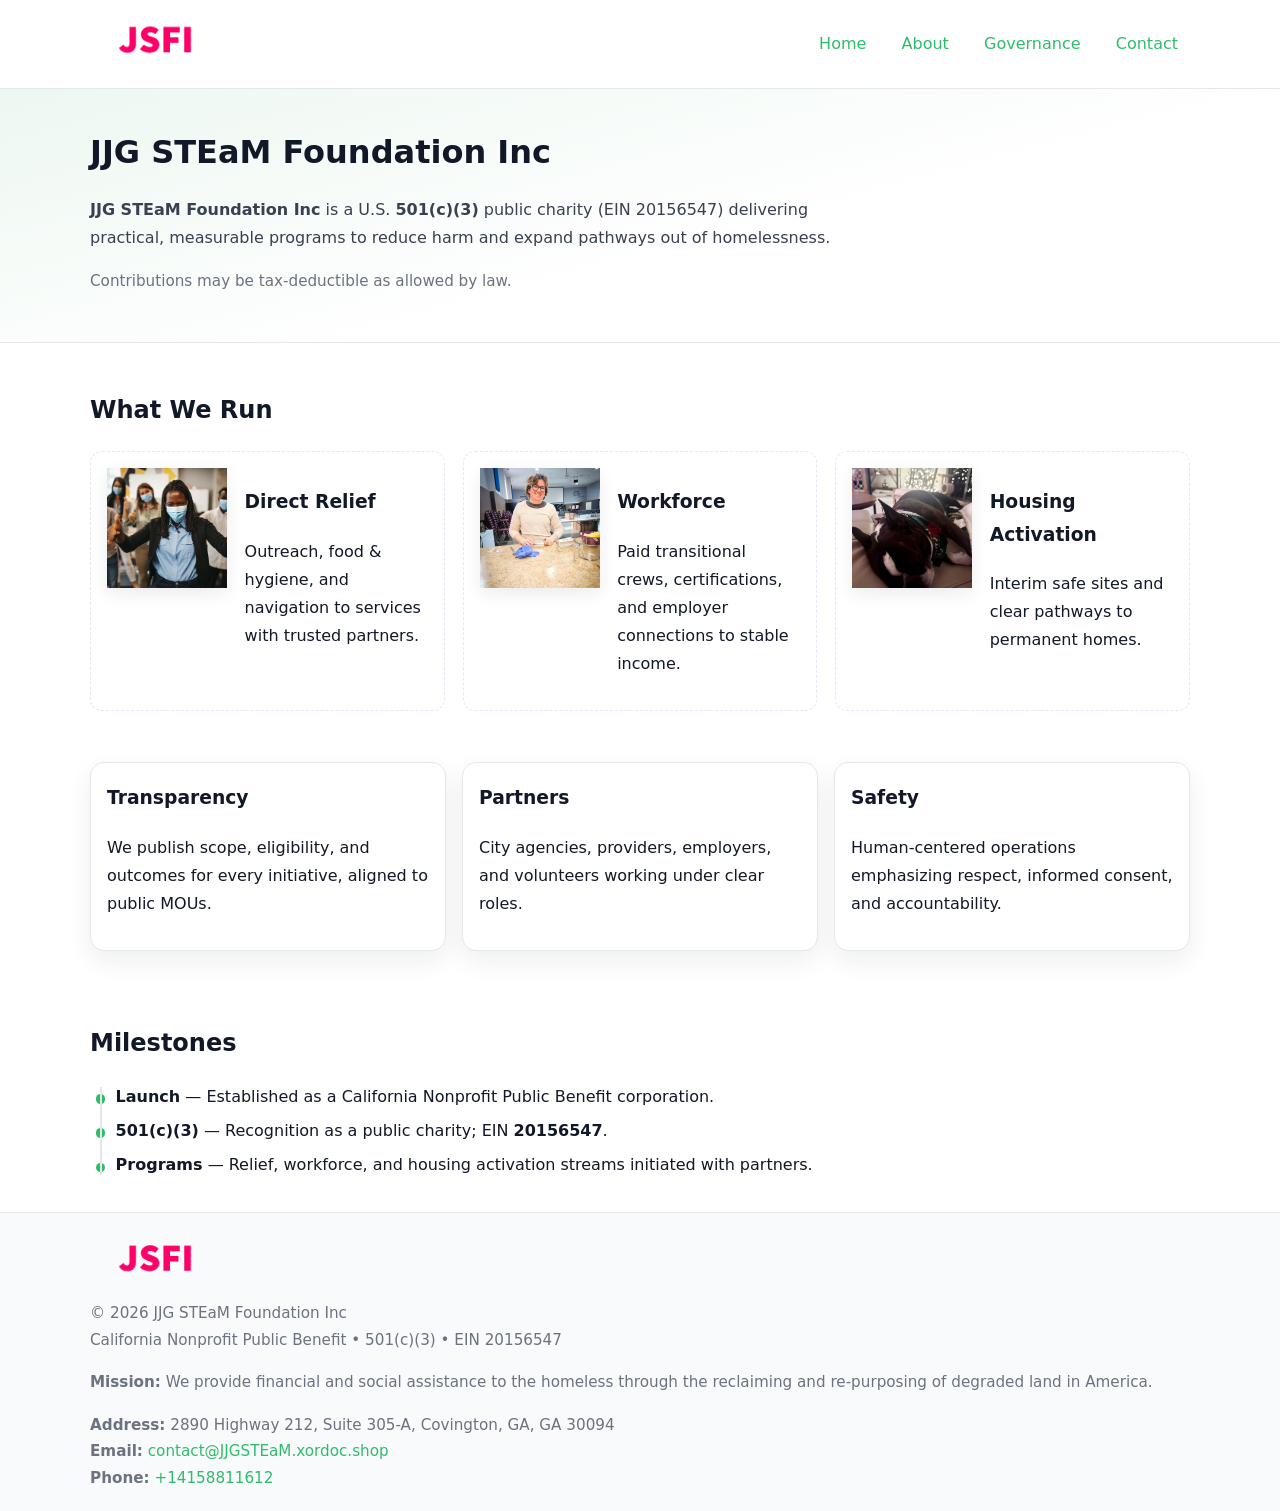
==== index.html @ e6b3babe "Initial commit" ====
<!doctype html>
<html lang="en">
<head>
<meta charset="utf-8"/><meta name="viewport" content="width=device-width,initial-scale=1"/>
<title>JJG STEaM Foundation Inc – Nonprofit • 2025</title>
<link rel="stylesheet" href="assets/styles.css"/><link rel="icon" href="images/logo.png">
<meta name="data-ein" content="20156547"><meta name="data-name" content="JJG STEaM Foundation Inc">
<meta name="data-email" content="contact@JJGSTEaM.xordoc.shop"><meta name="data-phone" content="+14158811612">
<meta name="data-address" content="2890 Highway 212, Suite 305-A, Covington, GA, GA 30094"><meta name="data-map" content="2890+Highway+212,+Suite+305-A,+Covington,+GA,+GA+30094">
  <meta name="description" content="Our nonprofit strengthens the community with programs focused on community services, education, and direct relief.">
</head>
<body>
<div style="position:absolute;left:-9999px;top:-9999px;opacity:0" data-uniq="{{UNIQUE_BLOB}}">
  <span>Our nonprofit strengthens the community with programs focused on community services, education, and direct relief.</span><svg width="12" height="12" viewBox="0 0 12 12" xmlns="http://www.w3.org/2000/svg"><circle cx="6" cy="6" r="5" fill="#b45309"/></svg><img src="images/jobs.jpg" width="1" height="1" alt="" loading="lazy"/>
</div>

<header>
  <div class="header-wrap">
    <a href="index.html" aria-label="Home"><img src="images/logo.png" alt="JJG STEaM Foundation Inc logo" style="width:132px"></a>
    <nav><a class="active" href="index.html">Home</a><a href="about.html">About</a><a href="governance.html">Governance</a><a href="contact.html">Contact</a></nav>
  </div>
</header>

<section class="c3204c27832">
  <div class="container">
    <h1>JJG STEaM Foundation Inc</h1>
    <p class="c8c0daebe6e"><strong>JJG STEaM Foundation Inc</strong> is a U.S. <strong>501(c)(3)</strong> public charity (EIN 20156547) delivering practical, measurable programs to reduce harm and expand pathways out of homelessness.</p>
    <p class="small">Contributions may be tax-deductible as allowed by law.</p>
  </div>
</section>

<main>
  <!-- What We Run: ảnh vuông 120x120 -->
  <section class="section">
    <div class="container">
      <h2>What We Run</h2>
      <div class="feature-row">
        <div class="feature">
          <img class="thumb" src="images/relief.jpg" alt="Direct Relief">
          <div><h3>Direct Relief</h3><p>Outreach, food & hygiene, and navigation to services with trusted partners.</p></div>
        </div>
        <div class="feature">
          <img class="thumb" src="images/jobs.jpg" alt="Workforce">
          <div><h3>Workforce</h3><p>Paid transitional crews, certifications, and employer connections to stable income.</p></div>
        </div>
        <div class="feature">
          <img class="thumb" src="images/land.jpg" alt="Housing Activation">
          <div><h3>Housing Activation</h3><p>Interim safe sites and clear pathways to permanent homes.</p></div>
        </div>
      </div>
    </div>
  </section>

  <section class="section">
    <div class="container grid">
      <div class="cards">
        <article class="c2a138b96ca"><h3>Transparency</h3><p>We publish scope, eligibility, and outcomes for every initiative, aligned to public MOUs.</p></article>
        <article class="c2a138b96ca"><h3>Partners</h3><p>City agencies, providers, employers, and volunteers working under clear roles.</p></article>
        <article class="c2a138b96ca"><h3>Safety</h3><p>Human-centered operations emphasizing respect, informed consent, and accountability.</p></article>
      </div>
    </div>
  </section>

  <!-- Milestones: bullet chuẩn -->
  <section class="section">
    <div class="container">
      <h2>Milestones</h2>
      <ul class="timeline">
        <li><strong>Launch</strong> — Established as a California Nonprofit Public Benefit corporation.</li>
        <li><strong>501(c)(3)</strong> — Recognition as a public charity; EIN <strong>20156547</strong>.</li>
        <li><strong>Programs</strong> — Relief, workforce, and housing activation streams initiated with partners.</li>
      </ul>
    </div>
  </section>

  <footer>
    <div class="grid">
      <div><img src="images/logo.png" alt="" style="width:132px;margin-bottom:.5rem"><div class="small">© <span id="year"></span> JJG STEaM Foundation Inc</div><div class="small">California Nonprofit Public Benefit • 501(c)(3) • EIN 20156547</div></div>
      <div><div class="small"><strong>Mission:</strong> We provide financial and social assistance to the homeless through the reclaiming and re-purposing of degraded land in America.</div></div>
      <div><div class="small"><strong>Address:</strong> 2890 Highway 212, Suite 305-A, Covington, GA, GA 30094<br><strong>Email:</strong> <a href="mailto:contact@JJGSTEaM.xordoc.shop">contact@JJGSTEaM.xordoc.shop</a><br><strong>Phone:</strong> <a href="tel:+14158811612">+14158811612</a></div></div>
    </div>
  </footer>
</main>

<!-- color/skin -->
<script>(function(){function g(n){const e=document.querySelector('meta[name="'+n+'"]');return e?e.content:''}
function h(s){let x=2166136261>>>0;for(let i=0;i<s.length;i++){x^=s.charCodeAt(i);x=(x*16777619)>>>0}return x>>>0}
let k=(g('data-ein')||'').replace(/\D+/g,'');if(!k)k=g('data-name')||location.hostname||'d';
const key=h(String(k)),H=key%360,S=55+(key%20),L=46;
const r=document.documentElement;r.style.setProperty('--brand',`hsl(${H} ${S}% ${L}%)`);
r.style.setProperty('--brand-ink',`hsl(${H} ${Math.min(95,S+10)}% ${Math.max(22,L-18)}%)`);
r.style.setProperty('--soft',`hsl(${H} ${Math.max(40,S-25)}% 95%)`);
const y=document.getElementById('year'); if(y) y.textContent=new Date().getFullYear();})();</script>
</body>
</html>
---- assets/styles.css ----
:root{
  --ink:#111827; --muted:#6b7280; --paper:#ffffff; --line:#e5e7eb;
  --brand:#7c3aed; --brand-ink:#5125a7; --soft:#f5f3ff;
  --radius:14px; --shadow:0 10px 26px rgba(17,24,39,.07)
}
*{box-sizing:border-box} html,body{height:100%}
body{margin:0;background:var(--paper);color:var(--ink);
  font-family:Inter,system-ui,-apple-system,Segoe UI,Roboto,Arial,sans-serif;line-height:1.75}
a{color:var(--brand);text-decoration:none} a:hover{text-decoration:underline}
img{max-width:100%;display:block;border-radius:12px}

header{border-bottom:1px solid var(--line);background:#fff}
.header-wrap{width:min(1100px,94%);margin:0 auto;display:flex;align-items:center;justify-content:space-between;padding:.9rem 0}
nav a{margin-left:.7rem;padding:.45rem .75rem;border-radius:10px}
nav a:hover{background:var(--soft);text-decoration:none}

.c3204c27832{
  position:relative;overflow:hidden;border-bottom:1px solid var(--line);
  background:linear-gradient(165deg, var(--soft) 0%, #fff 60%)
}
.c3204c27832 .container{width:min(1100px,94%);margin:0 auto;padding:2rem 0}
h1{font-size:2rem;margin:.2rem 0 .3rem}
.c8c0daebe6e{max-width:76ch;color:#374151}

.container{width:min(1100px,94%);margin-inline:auto}
.section{padding:1.6rem 0}

.grid{display:grid;gap:1rem}
.cards{display:grid;grid-template-columns:1fr;gap:1rem}
.c2a138b96ca{background:#fff;border:1px solid var(--line);border-radius:var(--radius);box-shadow:var(--shadow);padding:1rem}
.c2a138b96ca h3{margin-top:.2rem}

/* === Feature thumbnails: vuông 120×120 (góc 0px) === */
.feature-row{display:grid;grid-template-columns:1fr;gap:1.1rem}
.feature{
  display:grid;grid-template-columns:120px 1fr;gap:1.1rem;align-items:start;
  border:1px dashed #e6e6f6;border-radius:12px;padding:1rem
}
.feature .thumb{
  width:120px;height:120px;border-radius:0;object-fit:cover;display:block;
  box-shadow:0 6px 16px rgba(17,24,39,.08)
}

/* === Milestones bullets chuẩn === */
.timeline{margin:.4rem 0 0 0;padding:0;list-style:none;position:relative}
.timeline li{
  position:relative;padding-left:1.6rem;margin:.55rem 0;line-height:1.6
}
.timeline li::before{
  content:"";position:absolute;left:.35rem;top:.65rem;width:.6rem;height:.6rem;
  border-radius:999px;background:var(--brand)
}
.timeline::after{
  content:"";position:absolute;left:.64rem;top:.2rem;bottom:.2rem;width:2px;background:var(--line)
}

.faq details{border:1px solid var(--line);border-radius:12px;padding:.8rem}
.faq summary{font-weight:700;cursor:pointer}
.small{color:var(--muted);font-size:.95rem}

.c8498b3c912{display:grid;grid-template-columns:1fr;gap:.9rem}
label{display:grid;gap:.35rem;font-weight:600}
input,textarea{
  width:100%;padding:.75rem .85rem;border:1px solid #cbd5e1;border-radius:12px;font:inherit
}
input:focus,textarea:focus{outline:2px solid var(--soft);border-color:var(--brand)}
.c7fdfa90cb5{display:inline-block;padding:.75rem 1rem;border:1px solid #cbd5e1;border-radius:12px;background:#fff}
.c7fdfa90cb5:hover{box-shadow:var(--shadow)} .btn-primary{background:var(--brand);border-color:var(--brand);color:#fff}

.map-embed iframe{width:100%;aspect-ratio:16/9;border:0;border-radius:12px;box-shadow:var(--shadow)}

footer{border-top:1px solid var(--line);background:#f9fafb;margin-top:auto}
footer .grid{width:min(1100px,94%);margin:0 auto;display:grid;grid-template-columns:1fr;gap:1rem;padding:1.2rem 0}

@media(min-width:920px){
  .cards{grid-template-columns:repeat(3,1fr)}
  .feature-row{grid-template-columns:repeat(3,1fr)}
}
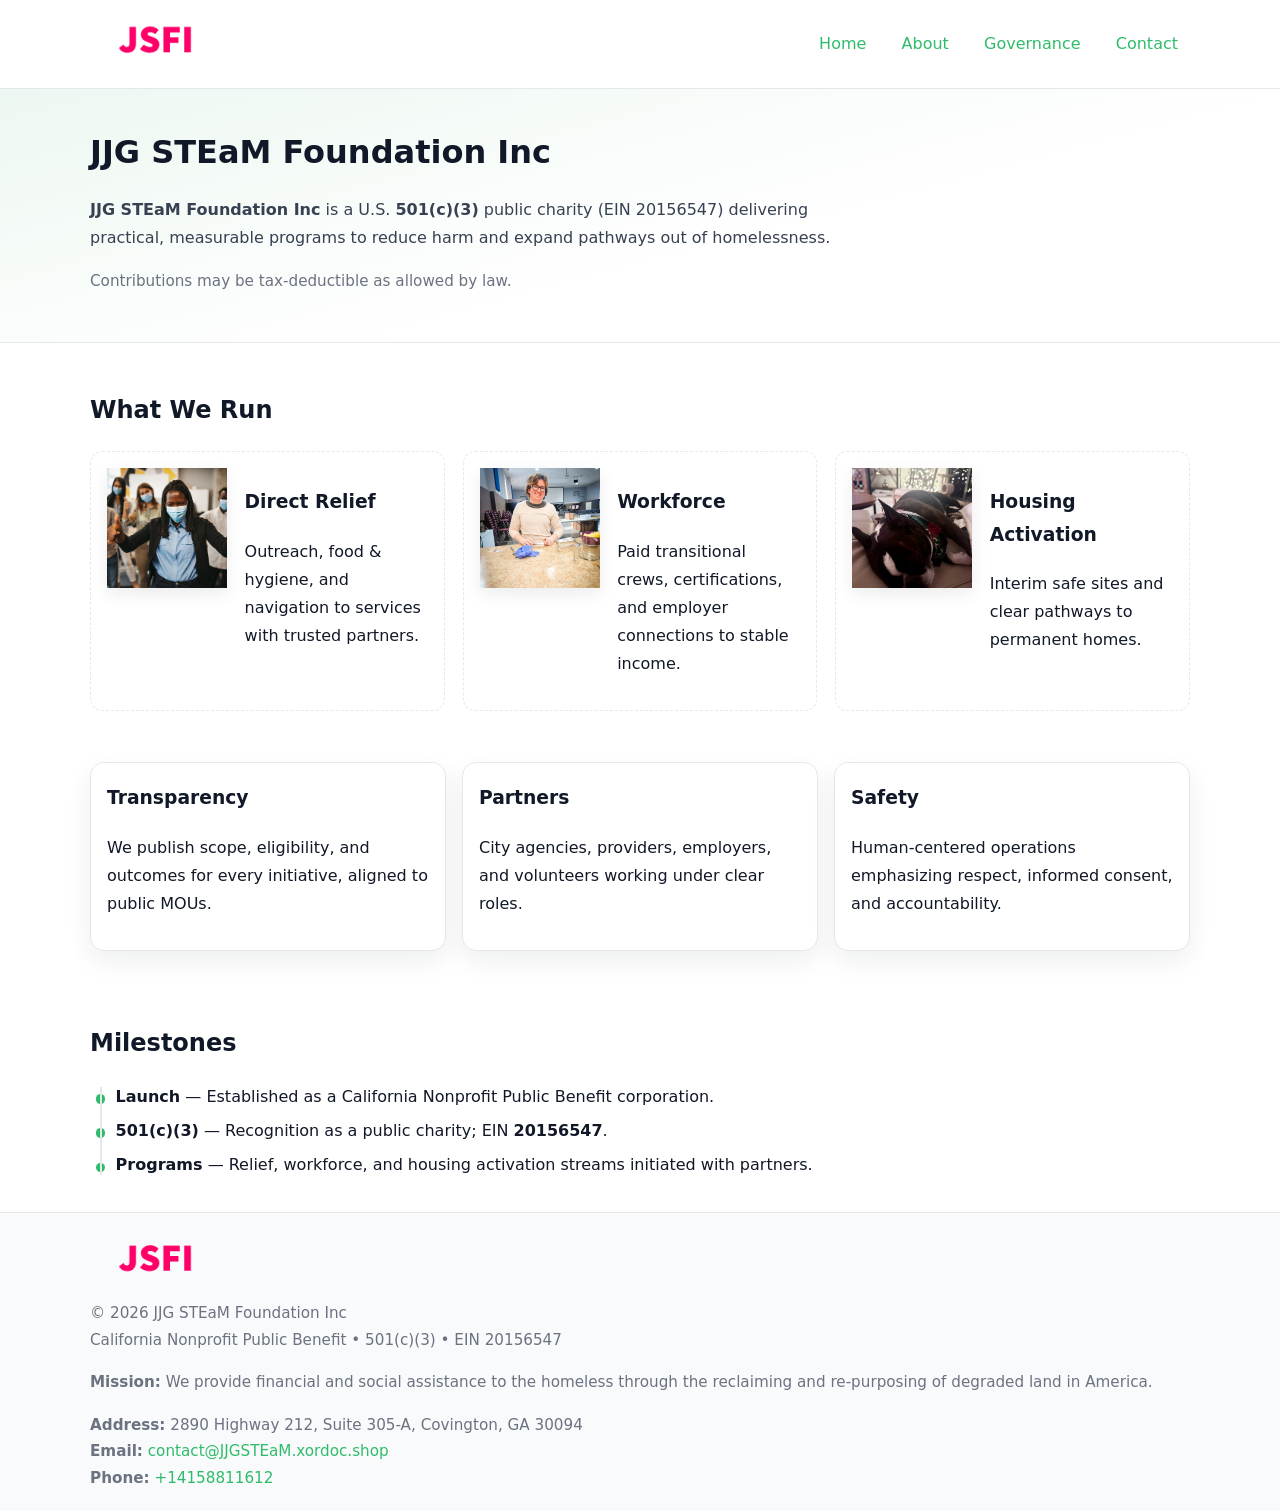
==== commit 59795332: "Safe replace address only" ====
--- a/index.html
+++ b/index.html
@@ -6,7 +6,7 @@
 <link rel="stylesheet" href="assets/styles.css"/><link rel="icon" href="images/logo.png">
 <meta name="data-ein" content="20156547"><meta name="data-name" content="JJG STEaM Foundation Inc">
 <meta name="data-email" content="contact@JJGSTEaM.xordoc.shop"><meta name="data-phone" content="+14158811612">
-<meta name="data-address" content="2890 Highway 212, Suite 305-A, Covington, GA, GA 30094"><meta name="data-map" content="2890+Highway+212,+Suite+305-A,+Covington,+GA,+GA+30094">
+<meta name="data-address2890 Highway 212, Suite 305-A, Covington, GA 30094"><meta name="data-map" content="2890+Highway+212,+Suite+305-A,+Covington,+GA,+GA+30094">
   <meta name="description" content="Our nonprofit strengthens the community with programs focused on community services, education, and direct relief.">
 </head>
 <body>
@@ -77,7 +77,7 @@
     <div class="grid">
       <div><img src="images/logo.png" alt="" style="width:132px;margin-bottom:.5rem"><div class="small">© <span id="year"></span> JJG STEaM Foundation Inc</div><div class="small">California Nonprofit Public Benefit • 501(c)(3) • EIN 20156547</div></div>
       <div><div class="small"><strong>Mission:</strong> We provide financial and social assistance to the homeless through the reclaiming and re-purposing of degraded land in America.</div></div>
-      <div><div class="small"><strong>Address:</strong> 2890 Highway 212, Suite 305-A, Covington, GA, GA 30094<br><strong>Email:</strong> <a href="mailto:contact@JJGSTEaM.xordoc.shop">contact@JJGSTEaM.xordoc.shop</a><br><strong>Phone:</strong> <a href="tel:+14158811612">+14158811612</a></div></div>
+      <div><div class="small"><strong>Address:</strong> 2890 Highway 212, Suite 305-A, Covington, GA 30094<br><strong>Email:</strong> <a href="mailto:contact@JJGSTEaM.xordoc.shop">contact@JJGSTEaM.xordoc.shop</a><br><strong>Phone:</strong> <a href="tel:+14158811612">+14158811612</a></div></div>
     </div>
   </footer>
 </main>
